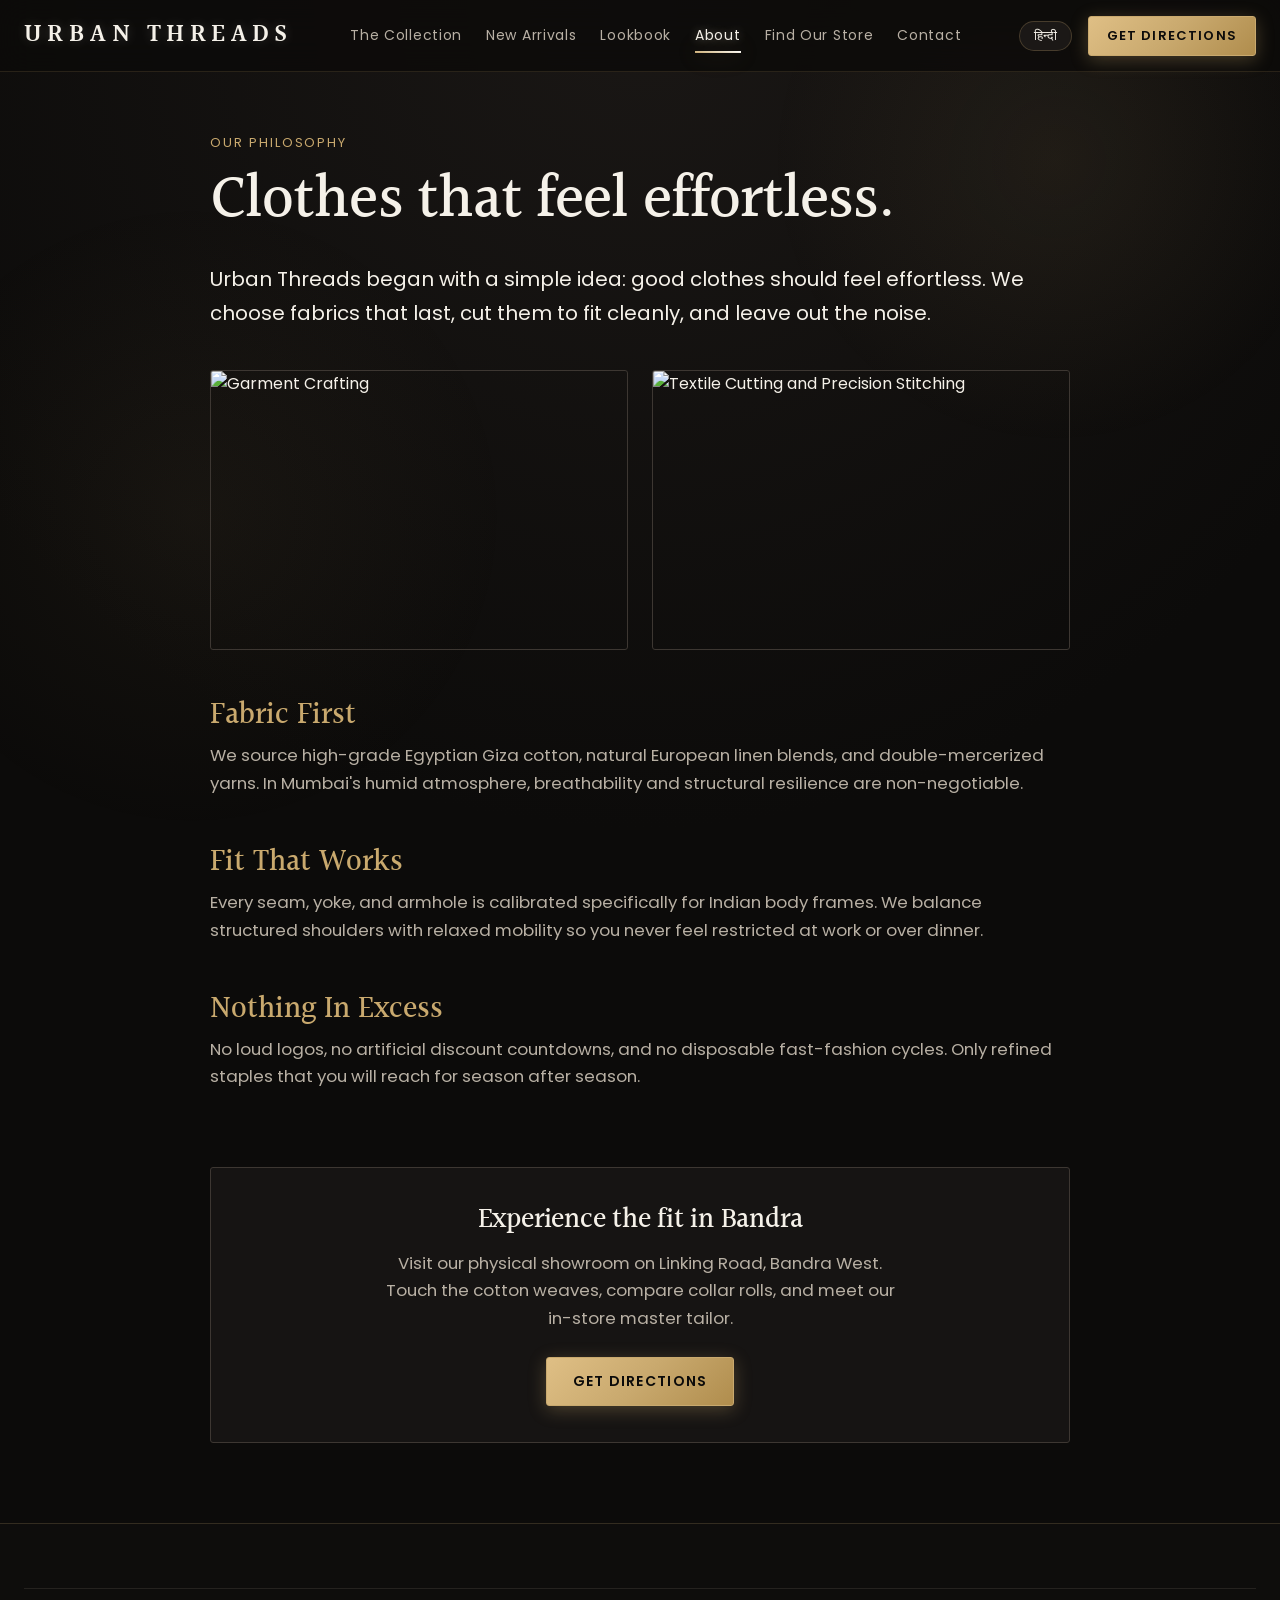
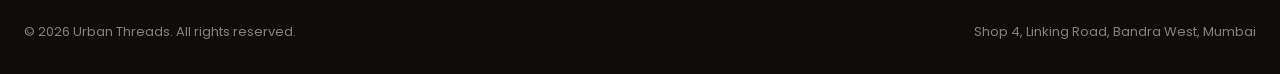
==== about.html @ a430eff2 "Initial commit: Urban Threads showcase website" ====
<!DOCTYPE html>
<html lang="en">
<head>
  <meta charset="UTF-8">
  <meta name="viewport" content="width=device-width, initial-scale=1.0">
  <title>About Urban Threads | Premium Menswear from Mumbai</title>
  <meta name="description" content="Learn the story behind Urban Threads: quality fabrics, considered fit, and everyday menswear made for Mumbai and beyond.">
  
  <link rel="preconnect" href="https://fonts.googleapis.com">
  <link rel="preconnect" href="https://fonts.gstatic.com" crossorigin>
  <link href="https://fonts.googleapis.com/css2?family=Halant:wght@400;500;600&family=Poppins:wght@300;400;500;600&display=swap" rel="stylesheet">
  <link rel="stylesheet" href="css/style.css">
</head>
<body>

  <header class="site-header">
    <div class="container header-inner">
      <a href="index.html" class="brand-wordmark">URBAN THREADS</a>
      <nav>
        <ul class="nav-desktop">
          <li><a href="collections.html" class="nav-link" data-i18n="theCollection">Collections</a></li>
          <li><a href="new-arrivals.html" class="nav-link" data-i18n="newArrivals">New Arrivals</a></li>
          <li><a href="lookbook.html" class="nav-link">Lookbook</a></li>
          <li><a href="about.html" class="nav-link active">About</a></li>
          <li><a href="store.html" class="nav-link">Find Our Store</a></li>
          <li><a href="contact.html" class="nav-link">Contact</a></li>
        </ul>
      </nav>
      <div class="header-actions">
        <button class="lang-toggle-btn">हिन्दी</button>
        <a href="https://maps.google.com/?q=Linking+Road+Bandra+West+Mumbai" target="_blank" rel="noopener" class="btn btn-primary btn-sm" data-i18n="getDirections">Get directions</a>
        <button class="mobile-nav-toggle" aria-label="Open menu">☰</button>
      </div>
    </div>
  </header>

  <main style="padding: 60px 0 80px;">
    <div class="container">
      <div style="max-width: 860px; margin: 0 auto;">
        
        <div style="font-size:0.8125rem; letter-spacing:0.15em; text-transform:uppercase; color:var(--accent); margin-bottom:12px;">
          Our Philosophy
        </div>
        
        <h1 class="i18n-en" style="margin-bottom:24px;">Clothes that feel effortless.</h1>
        <h1 class="i18n-hi" style="display:none; margin-bottom:24px;">सहज और स्वाभाविक परिधान।</h1>

        <p class="i18n-en" style="font-size: 1.25rem; color: var(--text); line-height: 1.7; margin-bottom: 32px;">
          Urban Threads began with a simple idea: good clothes should feel effortless. We choose fabrics that last, cut them to fit cleanly, and leave out the noise.
        </p>
        <p class="i18n-hi" style="display:none; font-size: 1.25rem; color: var(--text); line-height: 1.8; margin-bottom: 32px;">
          अर्बन थ्रेड्स की शुरुआत एक सहज विचार के साथ हुई: अच्छे कपड़े पहनने में स्वाभाविक और आरामदायक होने चाहिए। हम ऐसे कपड़े चुनते हैं जो टिकाऊ हों, सही कट में हों, और दिखावे से दूर हों।
        </p>

        <!-- REPLACED: PRODUCTIVE CRAFTSMANSHIP & ATELIER SHOWCASE -->
        <div style="display:grid; grid-template-columns: 1fr 1fr; gap:24px; margin: 40px 0;">
          <div style="border-radius:var(--radius); overflow:hidden; border:1px solid var(--border); height:280px;">
            <img src="https://images.unsplash.com/photo-1558769132-cb1aea458c5e?auto=format&fit=crop&w=800&q=80" alt="Garment Crafting" style="width:100%; height:100%; object-fit:cover;">
          </div>
          <div style="border-radius:var(--radius); overflow:hidden; border:1px solid var(--border); height:280px;">
            <img src="https://images.unsplash.com/photo-1598033129183-c4f50c736f10?auto=format&fit=crop&w=800&q=80" alt="Textile Cutting and Precision Stitching" style="width:100%; height:100%; object-fit:cover;">
          </div>
        </div>

        <div style="display: grid; gap: 32px; margin-top: 48px;">
          <div>
            <h3 style="color: var(--accent); margin-bottom: 8px;">Fabric First</h3>
            <p>
              We source high-grade Egyptian Giza cotton, natural European linen blends, and double-mercerized yarns. In Mumbai's humid atmosphere, breathability and structural resilience are non-negotiable.
            </p>
          </div>

          <div>
            <h3 style="color: var(--accent); margin-bottom: 8px;">Fit That Works</h3>
            <p>
              Every seam, yoke, and armhole is calibrated specifically for Indian body frames. We balance structured shoulders with relaxed mobility so you never feel restricted at work or over dinner.
            </p>
          </div>

          <div>
            <h3 style="color: var(--accent); margin-bottom: 8px;">Nothing In Excess</h3>
            <p>
              No loud logos, no artificial discount countdowns, and no disposable fast-fashion cycles. Only refined staples that you will reach for season after season.
            </p>
          </div>
        </div>

        <!-- Store Callout -->
        <div style="background-color: var(--surface); border: 1px solid var(--border); padding: 36px; border-radius: var(--radius); margin-top: 60px; text-align: center;">
          <h2 style="font-size: 1.75rem; margin-bottom: 12px;">Experience the fit in Bandra</h2>
          <p style="max-width: 520px; margin: 0 auto 24px;">
            Visit our physical showroom on Linking Road, Bandra West. Touch the cotton weaves, compare collar rolls, and meet our in-store master tailor.
          </p>
          <a href="https://maps.google.com/?q=Linking+Road+Bandra+West+Mumbai" target="_blank" rel="noopener" class="btn btn-primary" data-i18n="getDirections">Get directions</a>
        </div>

      </div>
    </div>
  </main>

  <footer class="site-footer">
    <div class="container">
      <div class="footer-bottom">
        <div>© 2026 Urban Threads. All rights reserved.</div>
        <div>Shop 4, Linking Road, Bandra West, Mumbai</div>
      </div>
    </div>
  </footer>

  <script src="js/main.js"></script>
</body>
</html>
---- css/style.css ----
/* ==========================================================================
   URBAN THREADS - LUXURY EDITORIAL MENSWEAR DESIGN SYSTEM
   Enhanced with Atmospheric Glow, Premium Animations & Rich Interactions
   Inspired by U.S. Polo Assn. & Peter England Flagship Digital Experiences
   ========================================================================== */

:root {
  /* Color Palette - Deep Luxury Darkroom */
  --bg: #0C0B0A;
  --bg-gradient: radial-gradient(circle at 50% 0%, #1A1715 0%, #0C0B0A 75%);
  --surface: #161413;
  --surface-2: #201D1B;
  --surface-glass: rgba(22, 20, 19, 0.75);
  --border: #3D3732;
  --border-light: rgba(201, 169, 110, 0.25);
  --text: #F5F1E9;
  --muted: #B8B0A4;
  --muted-2: #8A8176;

  /* Champagne Gold Accent & Glows */
  --accent: #C9A96E;
  --accent-hover: #DFBF85;
  --accent-deep: #967A46;
  --gold-glow: 0 0 25px rgba(201, 169, 110, 0.35);
  --gold-glow-subtle: 0 0 15px rgba(201, 169, 110, 0.18);
  --gold-glow-intense: 0 0 35px rgba(201, 169, 110, 0.55);

  --success: #7BC49A;
  --whatsapp: #25D366;

  /* Typography */
  --font-heading: 'Halant', Georgia, 'Tiro Devanagari Hindi', serif;
  --font-body: 'Poppins', system-ui, -apple-system, sans-serif;

  /* Spacing Scale */
  --space-1: 4px;
  --space-2: 8px;
  --space-3: 12px;
  --space-4: 16px;
  --space-6: 24px;
  --space-8: 32px;
  --space-12: 48px;
  --space-16: 64px;

  /* Layout & Curves */
  --container-max: 1280px;
  --radius: 3px;
  --radius-full: 999px;
  --header-height: 72px;
  --header-height-scrolled: 58px;
  --transition: all 0.3s cubic-bezier(0.16, 1, 0.3, 1);
  --transition-smooth: all 0.5s cubic-bezier(0.25, 1, 0.5, 1);
}

/* Reset & Box Sizing */
*, *::before, *::after {
  box-sizing: border-box;
  margin: 0;
  padding: 0;
}

html {
  font-size: 16px;
  scroll-behavior: smooth;
  background-color: var(--bg);
  color: var(--text);
  -webkit-text-size-adjust: 100%;
}

body {
  font-family: var(--font-body);
  background: var(--bg-gradient);
  background-attachment: fixed;
  color: var(--text);
  line-height: 1.65;
  letter-spacing: 0;
  min-height: 100vh;
  display: flex;
  flex-direction: column;
  overflow-x: hidden;
  position: relative;
}

/* Atmospheric Ambient Glow Background Blobs */
body::before {
  content: '';
  position: fixed;
  top: -10vw;
  right: -5vw;
  width: 45vw;
  height: 45vw;
  border-radius: 50%;
  background: radial-gradient(circle, rgba(201, 169, 110, 0.08) 0%, transparent 70%);
  pointer-events: none;
  z-index: 0;
  animation: floatAmbient 12s infinite alternate ease-in-out;
}

body::after {
  content: '';
  position: fixed;
  bottom: 5vw;
  left: -10vw;
  width: 50vw;
  height: 50vw;
  border-radius: 50%;
  background: radial-gradient(circle, rgba(201, 169, 110, 0.05) 0%, transparent 70%);
  pointer-events: none;
  z-index: 0;
  animation: floatAmbient 16s infinite alternate-reverse ease-in-out;
}

@keyframes floatAmbient {
  0% { transform: translateY(0) scale(1); }
  100% { transform: translateY(40px) scale(1.08); }
}

/* Hindi adjustments */
body.lang-hi {
  line-height: 1.8;
}

/* Typography styles */
h1, h2, h3, h4, h5, h6 {
  font-family: var(--font-heading);
  font-weight: 500;
  color: var(--text);
  line-height: 1.2;
}

h1 { font-size: clamp(2.4rem, 5.5vw, 3.8rem); letter-spacing: -0.015em; }
h2 { font-size: clamp(1.85rem, 3.8vw, 2.7rem); letter-spacing: -0.008em; }
h3 { font-size: clamp(1.4rem, 2.6vw, 1.85rem); }
h4 { font-size: 1.25rem; }

p {
  color: var(--muted);
  font-size: 1.05rem;
  margin-bottom: var(--space-4);
}

a {
  color: var(--text);
  text-decoration: none;
  transition: var(--transition);
}

img {
  max-width: 100%;
  height: auto;
  display: block;
}

/* Container */
.container {
  width: 100%;
  max-width: var(--container-max);
  margin-left: auto;
  margin-right: auto;
  padding-left: var(--space-6);
  padding-right: var(--space-6);
  position: relative;
  z-index: 1;
}

@media (max-width: 768px) {
  .container {
    padding-left: var(--space-4);
    padding-right: var(--space-4);
  }
}

/* ==========================================================================
   TICKER / ANNOUNCEMENT BAR (U.S. Polo & Peter England Style)
   ========================================================================== */
.announcement-bar {
  background: linear-gradient(90deg, #12100E 0%, #201B17 50%, #12100E 100%);
  border-bottom: 1px solid rgba(201, 169, 110, 0.2);
  padding: 8px 16px;
  font-size: 0.8125rem;
  letter-spacing: 0.1em;
  color: var(--accent);
  text-transform: uppercase;
  overflow: hidden;
  position: relative;
  z-index: 1001;
}

.ticker-track {
  display: flex;
  width: fit-content;
  animation: marquee 26s linear infinite;
  white-space: nowrap;
}

.ticker-track:hover {
  animation-play-state: paused;
}

.ticker-item {
  display: inline-flex;
  align-items: center;
  gap: 16px;
  padding: 0 28px;
}

.ticker-item span.divider {
  color: var(--muted-2);
  font-size: 0.7rem;
}

@keyframes marquee {
  0% { transform: translateX(0); }
  100% { transform: translateX(-50%); }
}

/* ==========================================================================
   SITE HEADER & GLOW NAVIGATION
   ========================================================================== */
.site-header {
  position: sticky;
  top: 0;
  left: 0;
  width: 100%;
  height: var(--header-height);
  background-color: rgba(12, 11, 10, 0.85);
  backdrop-filter: blur(16px);
  -webkit-backdrop-filter: blur(16px);
  border-bottom: 1px solid rgba(201, 169, 110, 0.15);
  z-index: 1000;
  display: flex;
  align-items: center;
  transition: var(--transition);
}

.site-header.scrolled {
  height: var(--header-height-scrolled);
  background-color: rgba(22, 20, 19, 0.95);
  border-bottom-color: rgba(201, 169, 110, 0.35);
  box-shadow: 0 10px 30px rgba(0, 0, 0, 0.6), 0 0 20px rgba(201, 169, 110, 0.1);
}

.header-inner {
  display: flex;
  align-items: center;
  justify-content: space-between;
  width: 100%;
}

.brand-wordmark {
  font-family: var(--font-heading);
  font-size: 1.55rem;
  font-weight: 600;
  letter-spacing: 0.22em;
  text-transform: uppercase;
  color: var(--text);
  display: flex;
  align-items: center;
  gap: var(--space-2);
  position: relative;
  text-shadow: 0 0 12px rgba(245, 241, 233, 0.2);
}

.brand-wordmark:hover {
  color: var(--accent);
  text-shadow: var(--gold-glow);
}

.nav-desktop {
  display: flex;
  align-items: center;
  gap: var(--space-6);
  list-style: none;
}

.nav-link {
  font-size: 0.875rem;
  font-weight: 400;
  letter-spacing: 0.05em;
  color: var(--muted);
  position: relative;
  padding: var(--space-2) 0;
  transition: var(--transition);
}

.nav-link:hover, .nav-link.active {
  color: var(--text);
  text-shadow: 0 0 10px rgba(245, 241, 233, 0.4);
}

.nav-link::after {
  content: '';
  position: absolute;
  bottom: 0;
  left: 50%;
  width: 0;
  height: 2px;
  background: linear-gradient(9deg, var(--accent) 0%, #FFF 100%);
  box-shadow: var(--gold-glow);
  transition: width 0.3s ease, left 0.3s ease;
}

.nav-link:hover::after, .nav-link.active::after {
  width: 100%;
  left: 0;
}

.header-actions {
  display: flex;
  align-items: center;
  gap: var(--space-4);
}

/* ==========================================================================
   BUTTONS WITH SHIMMER & GLOW
   ========================================================================== */
.btn {
  display: inline-flex;
  align-items: center;
  justify-content: center;
  gap: var(--space-2);
  padding: 12px 26px;
  font-size: 0.875rem;
  font-weight: 500;
  letter-spacing: 0.09em;
  text-transform: uppercase;
  border-radius: var(--radius);
  cursor: pointer;
  transition: var(--transition);
  border: 1px solid transparent;
  min-height: 46px;
  text-align: center;
  position: relative;
  overflow: hidden;
  z-index: 1;
}

/* Primary Button with Golden Sheen & Pulse Glow */
.btn-primary {
  background: linear-gradient(135deg, #DFBF85 0%, #C9A96E 50%, #B08D4D 100%);
  color: #0C0B0A;
  border-color: var(--accent);
  box-shadow: 0 4px 18px rgba(201, 169, 110, 0.3);
  font-weight: 600;
}

.btn-primary::before {
  content: '';
  position: absolute;
  top: 0;
  left: -100%;
  width: 100%;
  height: 100%;
  background: linear-gradient(120deg, transparent, rgba(255, 255, 255, 0.4), transparent);
  transition: all 0.6s ease;
  z-index: 2;
}

.btn-primary:hover {
  transform: translateY(-2px);
  box-shadow: var(--gold-glow-intense), 0 8px 24px rgba(0, 0, 0, 0.4);
  color: #0C0B0A;
}

.btn-primary:hover::before {
  left: 100%;
}

.btn-secondary {
  background-color: rgba(32, 29, 27, 0.6);
  backdrop-filter: blur(8px);
  color: var(--text);
  border-color: rgba(201, 169, 110, 0.3);
}

.btn-secondary:hover {
  background-color: var(--surface-2);
  border-color: var(--accent);
  color: var(--accent);
  box-shadow: var(--gold-glow-subtle);
  transform: translateY(-2px);
}

.btn-outline-gold {
  background-color: transparent;
  color: var(--accent);
  border-color: var(--accent);
}

.btn-outline-gold:hover {
  background-color: var(--accent);
  color: #0C0B0A;
  box-shadow: var(--gold-glow);
  transform: translateY(-2px);
}

.btn-whatsapp {
  background: rgba(37, 211, 102, 0.12);
  color: #25D366;
  border: 1px solid rgba(37, 211, 102, 0.6);
  box-shadow: 0 0 12px rgba(37, 211, 102, 0.2);
}

.btn-whatsapp:hover {
  background: #25D366;
  color: #0C0B0A;
  box-shadow: 0 0 24px rgba(37, 211, 102, 0.5);
  transform: translateY(-2px);
}

.btn-sm {
  padding: 8px 18px;
  font-size: 0.8125rem;
  min-height: 40px;
}

/* Language toggle button with pulse */
.lang-toggle-btn {
  background: rgba(32, 29, 27, 0.8);
  border: 1px solid var(--border-light);
  color: var(--text);
  padding: 6px 14px;
  border-radius: var(--radius-full);
  font-size: 0.8125rem;
  font-weight: 500;
  cursor: pointer;
  display: inline-flex;
  align-items: center;
  gap: 6px;
  transition: var(--transition);
}

.lang-toggle-btn:hover {
  border-color: var(--accent);
  color: var(--accent);
  box-shadow: var(--gold-glow-subtle);
}

/* Mobile Nav Toggle */
.mobile-nav-toggle {
  display: none;
  background: none;
  border: none;
  color: var(--text);
  font-size: 1.5rem;
  cursor: pointer;
  padding: var(--space-2);
}

@media (max-width: 991px) {
  .nav-desktop { display: none; }
  .mobile-nav-toggle { display: flex; align-items: center; justify-content: center; }
}

/* Mobile Drawer */
.mobile-nav-drawer {
  position: fixed;
  top: 0;
  left: 0;
  width: 100%;
  height: 100vh;
  background-color: rgba(12, 11, 10, 0.98);
  backdrop-filter: blur(20px);
  z-index: 1100;
  display: flex;
  flex-direction: column;
  padding: var(--space-6);
  transform: translateX(100%);
  transition: transform 0.4s cubic-bezier(0.16, 1, 0.3, 1);
  overflow-y: auto;
}

.mobile-nav-drawer.open {
  transform: translateX(0);
}

.mobile-nav-header {
  display: flex;
  justify-content: space-between;
  align-items: center;
  margin-bottom: var(--space-8);
  padding-bottom: var(--space-4);
  border-bottom: 1px solid var(--border);
}

.mobile-nav-links {
  list-style: none;
  display: flex;
  flex-direction: column;
  gap: var(--space-4);
}

.mobile-nav-links a {
  font-family: var(--font-heading);
  font-size: 1.85rem;
  color: var(--text);
  display: block;
}

.mobile-nav-links a:hover {
  color: var(--accent);
  text-shadow: var(--gold-glow);
}

/* ==========================================================================
   PRODUCT CARDS WITH AMBIENT GLOW & REVEAL HOVER
   (Like U.S. Polo & Peter England official storefronts)
   ========================================================================== */
.product-card {
  background-color: var(--surface);
  border: 1px solid rgba(74, 67, 61, 0.35);
  border-radius: var(--radius);
  overflow: hidden;
  display: flex;
  flex-direction: column;
  transition: var(--transition);
  position: relative;
  box-shadow: 0 10px 25px rgba(0, 0, 0, 0.4);
}

.product-card::before {
  content: '';
  position: absolute;
  inset: -1px;
  border-radius: calc(var(--radius) + 1px);
  padding: 1px;
  background: linear-gradient(135deg, transparent, rgba(201, 169, 110, 0), transparent);
  -webkit-mask: linear-gradient(#fff 0 0) content-box, linear-gradient(#fff 0 0);
  -webkit-mask-composite: xor;
  mask-composite: exclude;
  pointer-events: none;
  transition: var(--transition);
}

.product-card:hover {
  transform: translateY(-8px);
  border-color: rgba(201, 169, 110, 0.65);
  box-shadow: 0 20px 40px rgba(0, 0, 0, 0.7), var(--gold-glow-subtle);
}

.product-card:hover::before {
  background: linear-gradient(135deg, rgba(201, 169, 110, 0.6), transparent, rgba(201, 169, 110, 0.4));
}

.product-card-img-wrap {
  width: 100%;
  aspect-ratio: 4 / 5;
  background-color: var(--surface-2);
  overflow: hidden;
  position: relative;
}

.product-card-img-wrap img {
  width: 100%;
  height: 100%;
  object-fit: cover;
  transition: transform 0.65s cubic-bezier(0.25, 1, 0.5, 1), filter 0.4s ease;
  filter: brightness(0.96);
}

.product-card:hover .product-card-img-wrap img {
  transform: scale(1.08);
  filter: brightness(1.04);
}

/* Quick inspect action hover overlay */
.product-card-actions-overlay {
  position: absolute;
  bottom: 0;
  left: 0;
  width: 100%;
  padding: 16px;
  background: linear-gradient(0deg, rgba(14, 13, 12, 0.95) 0%, transparent 100%);
  display: flex;
  justify-content: center;
  transform: translateY(100%);
  transition: transform 0.35s ease;
  z-index: 3;
}

.product-card:hover .product-card-actions-overlay {
  transform: translateY(0);
}

.product-card-content {
  padding: var(--space-4) var(--space-6) var(--space-6);
  display: flex;
  flex-direction: column;
  flex-grow: 1;
  position: relative;
  z-index: 2;
}

.product-category-tag {
  font-size: 0.75rem;
  letter-spacing: 0.12em;
  text-transform: uppercase;
  color: var(--accent);
  margin-bottom: var(--space-1);
}

.product-title {
  font-size: 1.2rem;
  font-family: var(--font-heading);
  color: var(--text);
  margin-bottom: var(--space-1);
  transition: color 0.25s ease;
}

.product-card:hover .product-title {
  color: var(--accent);
}

.product-fabric {
  font-size: 0.8125rem;
  color: var(--muted-2);
  margin-bottom: var(--space-3);
}

.product-price {
  font-size: 1.05rem;
  font-weight: 500;
  color: var(--text);
  margin-top: auto;
  display: flex;
  align-items: baseline;
  justify-content: space-between;
}

.product-price span.tax-note {
  font-size: 0.6875rem;
  color: var(--muted-2);
  font-weight: 400;
}

.badge-new {
  position: absolute;
  top: 14px;
  left: 14px;
  background: linear-gradient(135deg, #DFBF85 0%, #C9A96E 100%);
  color: #0C0B0A;
  font-size: 0.6875rem;
  font-weight: 700;
  letter-spacing: 0.12em;
  text-transform: uppercase;
  padding: 5px 12px;
  border-radius: var(--radius);
  z-index: 4;
  box-shadow: 0 4px 12px rgba(201, 169, 110, 0.4);
}

/* ==========================================================================
   CATEGORY TILES (U.S. POLO STYLE HERO TILES)
   ========================================================================== */
.category-tile {
  position: relative;
  aspect-ratio: 3 / 4;
  border-radius: var(--radius);
  overflow: hidden;
  border: 1px solid rgba(74, 67, 61, 0.35);
  display: block;
  box-shadow: 0 10px 25px rgba(0, 0, 0, 0.5);
  transition: var(--transition);
}

.category-tile img {
  width: 100%;
  height: 100%;
  object-fit: cover;
  transition: transform 0.8s cubic-bezier(0.25, 1, 0.5, 1), filter 0.4s ease;
  filter: brightness(0.85);
}

.category-tile::after {
  content: '';
  position: absolute;
  inset: 0;
  background: linear-gradient(180deg, rgba(12, 11, 10, 0.1) 30%, rgba(12, 11, 10, 0.95) 100%);
  transition: opacity 0.3s ease;
}

.category-tile-caption {
  position: absolute;
  bottom: 0;
  left: 0;
  width: 100%;
  padding: var(--space-6);
  z-index: 2;
  transform: translateY(6px);
  transition: var(--transition);
}

.category-tile-caption h3 {
  font-size: 1.55rem;
  color: var(--text);
  margin-bottom: var(--space-1);
}

.category-tile-caption span {
  font-size: 0.8125rem;
  letter-spacing: 0.12em;
  color: var(--accent);
  text-transform: uppercase;
}

.category-tile:hover {
  border-color: rgba(201, 169, 110, 0.7);
  box-shadow: 0 16px 36px rgba(0,0,0,0.6), var(--gold-glow-subtle);
  transform: translateY(-6px);
}

.category-tile:hover img {
  transform: scale(1.08);
  filter: brightness(1.05);
}

.category-tile:hover .category-tile-caption {
  transform: translateY(0);
}

.category-tile:hover .category-tile-caption h3 {
  color: var(--accent);
  text-shadow: var(--gold-glow-subtle);
}

/* ==========================================================================
   HERO CURATION CARD WITH GLOW & SPOTLIGHT
   ========================================================================== */
.hero-curation-card {
  position: relative;
  border-radius: var(--radius);
  overflow: hidden;
  border: 1px solid rgba(201, 169, 110, 0.35);
  box-shadow: 0 20px 50px rgba(0,0,0,0.7), var(--gold-glow-subtle);
  background-color: var(--surface);
  transition: var(--transition-smooth);
}

.hero-curation-card:hover {
  box-shadow: 0 25px 60px rgba(0,0,0,0.8), var(--gold-glow);
  transform: translateY(-4px);
}

.hero-curation-card img {
  width: 100%;
  height: 520px;
  object-fit: cover;
  filter: brightness(0.92);
  transition: transform 0.8s ease;
}

.hero-curation-card:hover img {
  transform: scale(1.05);
}

.hero-curation-badge {
  position: absolute;
  bottom: 24px;
  left: 24px;
  right: 24px;
  background: rgba(22, 20, 19, 0.9);
  backdrop-filter: blur(14px);
  border: 1px solid rgba(201, 169, 110, 0.4);
  padding: 22px 26px;
  border-radius: var(--radius);
  box-shadow: 0 8px 30px rgba(0, 0, 0, 0.6);
}

.hero-curation-badge h4 {
  color: var(--text);
  font-size: 1.25rem;
  margin-bottom: 4px;
}

.hero-curation-badge p {
  color: var(--muted);
  font-size: 0.875rem;
  margin-bottom: 0;
}

/* ==========================================================================
   INTERACTIVE FABRIC FEATURE STRIP
   ========================================================================== */
.fabric-feature-strip {
  background: linear-gradient(135deg, rgba(22, 20, 19, 0.95) 0%, rgba(32, 29, 27, 0.8) 100%);
  border: 1px solid rgba(201, 169, 110, 0.25);
  border-radius: var(--radius);
  padding: 52px;
  margin: var(--space-12) 0;
  display: grid;
  grid-template-columns: 1fr 1fr;
  gap: 48px;
  align-items: center;
  box-shadow: 0 15px 40px rgba(0, 0, 0, 0.5), var(--gold-glow-subtle);
  position: relative;
}

@media (max-width: 900px) {
  .fabric-feature-strip {
    grid-template-columns: 1fr;
    padding: 28px;
  }
}

.fabric-spec-item {
  display: flex;
  gap: 18px;
  align-items: flex-start;
  margin-bottom: 22px;
}

.fabric-spec-icon {
  width: 44px;
  height: 44px;
  border-radius: 50%;
  background: var(--surface-2);
  border: 1px solid var(--accent);
  color: var(--accent);
  display: flex;
  align-items: center;
  justify-content: center;
  font-size: 1.15rem;
  font-weight: 600;
  flex-shrink: 0;
  box-shadow: var(--gold-glow-subtle);
}

/* Brand Promise Strip */
.promise-strip {
  padding: var(--space-12) 0;
  border-top: 1px solid rgba(201, 169, 110, 0.2);
  border-bottom: 1px solid rgba(201, 169, 110, 0.2);
  background-color: rgba(22, 20, 19, 0.6);
  backdrop-filter: blur(10px);
}

.promise-item {
  display: flex;
  align-items: flex-start;
  gap: var(--space-4);
  padding: 16px;
  border-radius: var(--radius);
  transition: var(--transition);
}

.promise-item:hover {
  background: rgba(32, 29, 27, 0.5);
  box-shadow: var(--gold-glow-subtle);
  transform: translateY(-2px);
}

.promise-icon {
  font-size: 1.85rem;
  color: var(--accent);
  text-shadow: var(--gold-glow);
  line-height: 1;
}

.promise-title {
  font-family: var(--font-heading);
  font-size: 1.25rem;
  color: var(--text);
  margin-bottom: var(--space-1);
}

.promise-desc {
  font-size: 0.875rem;
  color: var(--muted);
  margin-bottom: 0;
}

/* Filter Bar */
.filter-bar {
  display: flex;
  flex-wrap: wrap;
  align-items: center;
  justify-content: space-between;
  gap: var(--space-4);
  background: rgba(22, 20, 19, 0.8);
  backdrop-filter: blur(10px);
  border: 1px solid rgba(201, 169, 110, 0.2);
  padding: var(--space-4) var(--space-6);
  border-radius: var(--radius);
  margin-bottom: var(--space-8);
}

.filter-group {
  display: flex;
  flex-wrap: wrap;
  align-items: center;
  gap: var(--space-3);
}

.filter-btn {
  background: transparent;
  border: 1px solid var(--border);
  color: var(--muted);
  padding: 8px 18px;
  border-radius: var(--radius-full);
  font-size: 0.8125rem;
  cursor: pointer;
  transition: var(--transition);
}

.filter-btn:hover, .filter-btn.active {
  border-color: var(--accent);
  color: var(--accent);
  background: rgba(32, 29, 27, 0.8);
  box-shadow: var(--gold-glow-subtle);
}

/* Size Buttons */
.size-selector-group {
  display: flex;
  flex-wrap: wrap;
  gap: var(--space-2);
  margin: var(--space-3) 0 var(--space-4);
}

.size-btn {
  min-width: 46px;
  height: 46px;
  display: inline-flex;
  align-items: center;
  justify-content: center;
  border: 1px solid var(--border);
  background-color: var(--surface);
  color: var(--text);
  font-size: 0.9rem;
  font-weight: 500;
  border-radius: var(--radius);
  cursor: pointer;
  transition: var(--transition);
}

.size-btn:hover {
  border-color: var(--accent);
  color: var(--accent);
}

.size-btn.active {
  border-color: var(--accent);
  background-color: var(--surface-2);
  color: var(--accent);
  box-shadow: var(--gold-glow-subtle);
}

/* Mobile Fixed Bottom Action Bar */
.mobile-action-bar {
  display: none;
  position: fixed;
  bottom: 0;
  left: 0;
  width: 100%;
  background: rgba(14, 13, 12, 0.96);
  backdrop-filter: blur(14px);
  border-top: 1px solid rgba(201, 169, 110, 0.3);
  padding: 10px 16px env(safe-area-inset-bottom, 10px);
  z-index: 999;
  grid-template-columns: 1fr 1fr;
  gap: 12px;
  box-shadow: 0 -10px 25px rgba(0, 0, 0, 0.6);
}

@media (max-width: 768px) {
  .mobile-action-bar { display: grid; }
  body { padding-bottom: 74px; }
}

/* Footer */
.site-footer {
  margin-top: auto;
  background-color: #0E0D0C;
  border-top: 1px solid rgba(201, 169, 110, 0.2);
  padding: var(--space-16) 0 var(--space-8);
  position: relative;
  z-index: 1;
}

.footer-grid {
  display: grid;
  grid-template-columns: 2fr 1fr 1fr 1.5fr;
  gap: var(--space-8);
  margin-bottom: var(--space-12);
}

@media (max-width: 991px) { .footer-grid { grid-template-columns: 1fr 1fr; } }
@media (max-width: 640px) { .footer-grid { grid-template-columns: 1fr; } }

.footer-heading {
  font-family: var(--font-heading);
  font-size: 1.15rem;
  color: var(--text);
  margin-bottom: var(--space-4);
  letter-spacing: 0.05em;
}

.footer-links {
  list-style: none;
  display: flex;
  flex-direction: column;
  gap: var(--space-2);
}

.footer-links a {
  color: var(--muted);
  font-size: 0.875rem;
}

.footer-links a:hover {
  color: var(--accent);
  text-shadow: var(--gold-glow-subtle);
}

.footer-bottom {
  padding-top: var(--space-8);
  border-top: 1px solid rgba(74, 67, 61, 0.4);
  display: flex;
  flex-wrap: wrap;
  align-items: center;
  justify-content: space-between;
  gap: var(--space-4);
  font-size: 0.8125rem;
  color: var(--muted-2);
}

/* Forms */
.form-group { margin-bottom: var(--space-4); }
.form-label { display: block; font-size: 0.875rem; color: var(--muted); margin-bottom: var(--space-2); }
.form-control {
  width: 100%;
  background-color: var(--surface-2);
  border: 1px solid var(--border);
  color: var(--text);
  padding: 12px 16px;
  border-radius: var(--radius);
  font-size: 0.95rem;
  transition: var(--transition);
}
.form-control:focus {
  outline: none;
  border-color: var(--accent);
  box-shadow: var(--gold-glow-subtle);
}
textarea.form-control { min-height: 120px; resize: vertical; }

/* Accordion */
.accordion-item {
  border: 1px solid rgba(201, 169, 110, 0.2);
  background-color: var(--surface);
  border-radius: var(--radius);
  margin-bottom: var(--space-3);
  overflow: hidden;
  transition: var(--transition);
}
.accordion-item:hover {
  border-color: rgba(201, 169, 110, 0.4);
}
.accordion-header {
  width: 100%;
  padding: var(--space-4) var(--space-6);
  background: none;
  border: none;
  text-align: left;
  display: flex;
  justify-content: space-between;
  align-items: center;
  font-family: var(--font-heading);
  font-size: 1.25rem;
  color: var(--text);
  cursor: pointer;
}
.accordion-header:hover { color: var(--accent); }
.accordion-body { padding: 0 var(--space-6) var(--space-6); color: var(--muted); display: none; }
.accordion-item.open .accordion-body { display: block; }
.accordion-item.open .accordion-icon { transform: rotate(45deg); }
.accordion-icon { font-size: 1.25rem; transition: transform 0.25s ease; color: var(--accent); }

/* Grids */
.grid { display: grid; gap: var(--space-6); }
.grid-2 { grid-template-columns: repeat(2, 1fr); }
.grid-3 { grid-template-columns: repeat(3, 1fr); }
.grid-4 { grid-template-columns: repeat(4, 1fr); }

@media (max-width: 1024px) {
  .grid-4 { grid-template-columns: repeat(2, 1fr); }
  .grid-3 { grid-template-columns: repeat(2, 1fr); }
}
@media (max-width: 640px) {
  .grid-4, .grid-3, .grid-2 { grid-template-columns: 1fr; }
}
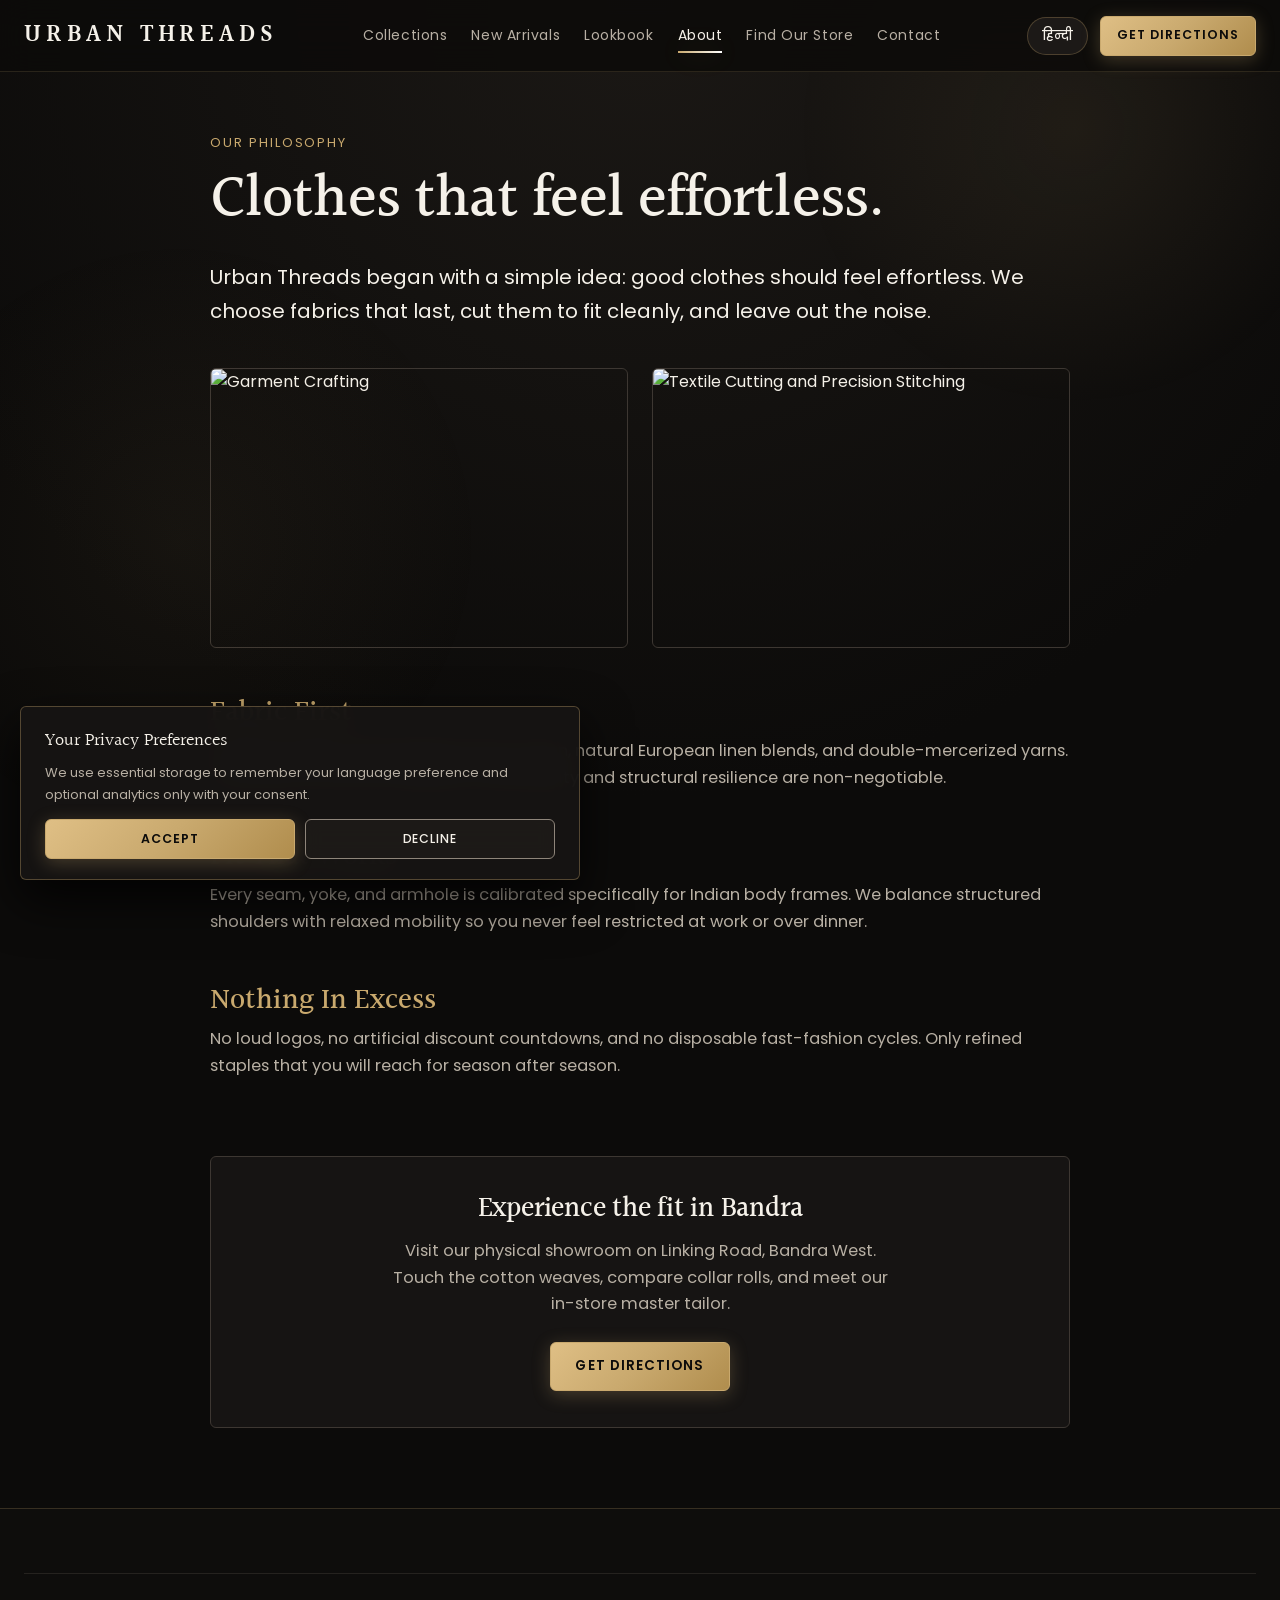
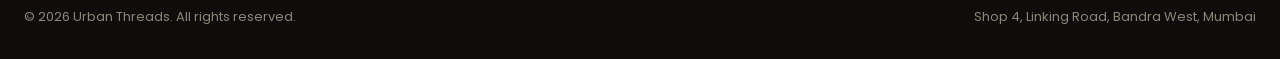
==== commit b3addd84: "Urban Threads: UI styling polish, editorial animations, and custom U pointer" ====
--- a/about.html
+++ b/about.html
@@ -9,7 +9,7 @@
   <link rel="preconnect" href="https://fonts.googleapis.com">
   <link rel="preconnect" href="https://fonts.gstatic.com" crossorigin>
   <link href="https://fonts.googleapis.com/css2?family=Halant:wght@400;500;600&family=Poppins:wght@300;400;500;600&display=swap" rel="stylesheet">
-  <link rel="stylesheet" href="css/style.css">
+  <link rel="stylesheet" href="css/style.css?v=7">
 </head>
 <body>
 
@@ -107,6 +107,6 @@
     </div>
   </footer>
 
-  <script src="js/main.js"></script>
+  <script src="js/main.js?v=6"></script>
 </body>
 </html>
--- a/css/style.css
+++ b/css/style.css
@@ -1,31 +1,32 @@
 /* ==========================================================================
    URBAN THREADS - LUXURY EDITORIAL MENSWEAR DESIGN SYSTEM
-   Enhanced with Atmospheric Glow, Premium Animations & Rich Interactions
-   Inspired by U.S. Polo Assn. & Peter England Flagship Digital Experiences
+   WCAG 2.2 AA Compliant • Responsive Architecture • Bespoke Motion
    ========================================================================== */
 
 :root {
   /* Color Palette - Deep Luxury Darkroom */
   --bg: #0C0B0A;
-  --bg-gradient: radial-gradient(circle at 50% 0%, #1A1715 0%, #0C0B0A 75%);
+  --bg-gradient: radial-gradient(circle at 50% 0%, #1B1815 0%, #0C0B0A 72%);
   --surface: #161413;
-  --surface-2: #201D1B;
-  --surface-glass: rgba(22, 20, 19, 0.75);
+  --surface-2: #211E1C;
+  --surface-glass: rgba(22, 20, 19, 0.82);
   --border: #3D3732;
-  --border-light: rgba(201, 169, 110, 0.25);
+  --border-light: rgba(201, 169, 110, 0.28);
   --text: #F5F1E9;
   --muted: #B8B0A4;
-  --muted-2: #8A8176;
+  --muted-2: #8E857A;
 
   /* Champagne Gold Accent & Glows */
   --accent: #C9A96E;
   --accent-hover: #DFBF85;
   --accent-deep: #967A46;
-  --gold-glow: 0 0 25px rgba(201, 169, 110, 0.35);
-  --gold-glow-subtle: 0 0 15px rgba(201, 169, 110, 0.18);
-  --gold-glow-intense: 0 0 35px rgba(201, 169, 110, 0.55);
+  --gold-glow: 0 0 28px rgba(201, 169, 110, 0.32);
+  --gold-glow-subtle: 0 0 16px rgba(201, 169, 110, 0.16);
+  --gold-glow-intense: 0 0 36px rgba(201, 169, 110, 0.5);
 
   --success: #7BC49A;
+  --warning: #E5B94E;
+  --error: #F0867A;
   --whatsapp: #25D366;
 
   /* Typography */
@@ -41,15 +42,20 @@
   --space-8: 32px;
   --space-12: 48px;
   --space-16: 64px;
+  --space-24: 96px;
 
   /* Layout & Curves */
   --container-max: 1280px;
-  --radius: 3px;
+  --radius-sm: 4px;
+  --radius: 6px;
+  --radius-lg: 10px;
   --radius-full: 999px;
+  --border-subtle: rgba(245, 241, 233, 0.08);
+  --ring-focus: 0 0 0 2px var(--bg), 0 0 0 4px var(--accent);
   --header-height: 72px;
   --header-height-scrolled: 58px;
-  --transition: all 0.3s cubic-bezier(0.16, 1, 0.3, 1);
-  --transition-smooth: all 0.5s cubic-bezier(0.25, 1, 0.5, 1);
+  --transition: all 0.28s cubic-bezier(0.16, 1, 0.3, 1);
+  --transition-smooth: all 0.5s cubic-bezier(0.22, 1, 0.36, 1);
 }
 
 /* Reset & Box Sizing */
@@ -62,6 +68,7 @@
 html {
   font-size: 16px;
   scroll-behavior: smooth;
+  scroll-padding-top: calc(var(--header-height) + 16px);
   background-color: var(--bg);
   color: var(--text);
   -webkit-text-size-adjust: 100%;
@@ -73,7 +80,6 @@
   background-attachment: fixed;
   color: var(--text);
   line-height: 1.65;
-  letter-spacing: 0;
   min-height: 100vh;
   display: flex;
   flex-direction: column;
@@ -81,61 +87,109 @@
   position: relative;
 }
 
-/* Atmospheric Ambient Glow Background Blobs */
+/* Accessibility: Skip Link & Focus Rings (WCAG 2.2 AA) */
+.skip-link {
+  position: absolute;
+  top: -100px;
+  left: 16px;
+  background: var(--accent);
+  color: var(--bg);
+  padding: 10px 18px;
+  font-size: 0.875rem;
+  font-weight: 600;
+  border-radius: var(--radius);
+  z-index: 9999;
+  transition: top 0.2s ease;
+}
+
+.skip-link:focus {
+  top: 16px;
+}
+
+:focus-visible {
+  outline: none;
+  box-shadow: var(--ring-focus);
+}
+
+::selection {
+  background: rgba(201, 169, 110, 0.28);
+  color: var(--text);
+}
+
+::-webkit-scrollbar {
+  width: 8px;
+  height: 8px;
+}
+
+::-webkit-scrollbar-track {
+  background: var(--bg);
+}
+
+::-webkit-scrollbar-thumb {
+  background: var(--border);
+  border-radius: var(--radius-full);
+}
+
+::-webkit-scrollbar-thumb:hover {
+  background: var(--accent-deep);
+}
+
+/* Atmospheric Ambient Glow Background */
 body::before {
   content: '';
   position: fixed;
-  top: -10vw;
-  right: -5vw;
-  width: 45vw;
-  height: 45vw;
+  top: -12vw;
+  right: -6vw;
+  width: 44vw;
+  height: 44vw;
   border-radius: 50%;
   background: radial-gradient(circle, rgba(201, 169, 110, 0.08) 0%, transparent 70%);
   pointer-events: none;
   z-index: 0;
-  animation: floatAmbient 12s infinite alternate ease-in-out;
+  animation: floatAmbient 14s infinite alternate ease-in-out;
 }
 
 body::after {
   content: '';
   position: fixed;
-  bottom: 5vw;
+  bottom: 4vw;
   left: -10vw;
-  width: 50vw;
-  height: 50vw;
+  width: 48vw;
+  height: 48vw;
   border-radius: 50%;
   background: radial-gradient(circle, rgba(201, 169, 110, 0.05) 0%, transparent 70%);
   pointer-events: none;
   z-index: 0;
-  animation: floatAmbient 16s infinite alternate-reverse ease-in-out;
+  animation: floatAmbient 18s infinite alternate-reverse ease-in-out;
 }
 
 @keyframes floatAmbient {
   0% { transform: translateY(0) scale(1); }
-  100% { transform: translateY(40px) scale(1.08); }
-}
-
-/* Hindi adjustments */
+  100% { transform: translateY(36px) scale(1.06); }
+}
+
+/* Hindi Typography Adjustment */
 body.lang-hi {
-  line-height: 1.8;
-}
-
-/* Typography styles */
+  line-height: 1.82;
+  letter-spacing: 0;
+}
+
+/* Typography */
 h1, h2, h3, h4, h5, h6 {
   font-family: var(--font-heading);
   font-weight: 500;
   color: var(--text);
-  line-height: 1.2;
-}
-
-h1 { font-size: clamp(2.4rem, 5.5vw, 3.8rem); letter-spacing: -0.015em; }
-h2 { font-size: clamp(1.85rem, 3.8vw, 2.7rem); letter-spacing: -0.008em; }
-h3 { font-size: clamp(1.4rem, 2.6vw, 1.85rem); }
-h4 { font-size: 1.25rem; }
+  line-height: 1.18;
+}
+
+h1 { font-size: clamp(2.35rem, 5vw, 3.75rem); letter-spacing: -0.015em; }
+h2 { font-size: clamp(1.75rem, 3.5vw, 2.6rem); letter-spacing: -0.008em; }
+h3 { font-size: clamp(1.35rem, 2.4vw, 1.8rem); }
+h4 { font-size: 1.2rem; }
 
 p {
   color: var(--muted);
-  font-size: 1.05rem;
+  font-size: 1.02rem;
   margin-bottom: var(--space-4);
 }
 
@@ -149,6 +203,46 @@
   max-width: 100%;
   height: auto;
   display: block;
+}
+
+button, input, select, textarea {
+  font-family: inherit;
+  font-size: inherit;
+  color: inherit;
+}
+
+button, a, [role="button"], select {
+  cursor: pointer;
+}
+
+/* SVG Icon Helper */
+.icon {
+  display: inline-block;
+  vertical-align: middle;
+  width: 18px;
+  height: 18px;
+  max-width: 18px;
+  max-height: 18px;
+  flex-shrink: 0;
+  stroke: currentColor;
+  fill: none;
+  stroke-width: 1.65;
+  stroke-linecap: round;
+  stroke-linejoin: round;
+}
+
+.icon-sm {
+  width: 15px;
+  height: 15px;
+  max-width: 15px;
+  max-height: 15px;
+}
+
+.icon-lg {
+  width: 24px;
+  height: 24px;
+  max-width: 24px;
+  max-height: 24px;
 }
 
 /* Container */
@@ -171,14 +265,14 @@
 }
 
 /* ==========================================================================
-   TICKER / ANNOUNCEMENT BAR (U.S. Polo & Peter England Style)
+   ANNOUNCEMENT TICKER
    ========================================================================== */
 .announcement-bar {
-  background: linear-gradient(90deg, #12100E 0%, #201B17 50%, #12100E 100%);
-  border-bottom: 1px solid rgba(201, 169, 110, 0.2);
+  background: linear-gradient(90deg, #100E0D 0%, #1F1A16 50%, #100E0D 100%);
+  border-bottom: 1px solid rgba(201, 169, 110, 0.22);
   padding: 8px 16px;
-  font-size: 0.8125rem;
-  letter-spacing: 0.1em;
+  font-size: 0.78rem;
+  letter-spacing: 0.11em;
   color: var(--accent);
   text-transform: uppercase;
   overflow: hidden;
@@ -188,23 +282,24 @@
 
 .ticker-track {
   display: flex;
-  width: fit-content;
-  animation: marquee 26s linear infinite;
+  width: max-content;
+  animation: marquee 32s linear infinite;
   white-space: nowrap;
 }
 
-.ticker-track:hover {
+.ticker-track:hover,
+.ticker-track:focus-within {
   animation-play-state: paused;
 }
 
 .ticker-item {
   display: inline-flex;
   align-items: center;
-  gap: 16px;
+  gap: 18px;
   padding: 0 28px;
 }
 
-.ticker-item span.divider {
+.ticker-item .divider {
   color: var(--muted-2);
   font-size: 0.7rem;
 }
@@ -215,7 +310,7 @@
 }
 
 /* ==========================================================================
-   SITE HEADER & GLOW NAVIGATION
+   HEADER & NAVIGATION
    ========================================================================== */
 .site-header {
   position: sticky;
@@ -223,10 +318,10 @@
   left: 0;
   width: 100%;
   height: var(--header-height);
-  background-color: rgba(12, 11, 10, 0.85);
+  background-color: rgba(12, 11, 10, 0.86);
   backdrop-filter: blur(16px);
   -webkit-backdrop-filter: blur(16px);
-  border-bottom: 1px solid rgba(201, 169, 110, 0.15);
+  border-bottom: 1px solid rgba(201, 169, 110, 0.16);
   z-index: 1000;
   display: flex;
   align-items: center;
@@ -235,9 +330,9 @@
 
 .site-header.scrolled {
   height: var(--header-height-scrolled);
-  background-color: rgba(22, 20, 19, 0.95);
+  background-color: rgba(22, 20, 19, 0.96);
   border-bottom-color: rgba(201, 169, 110, 0.35);
-  box-shadow: 0 10px 30px rgba(0, 0, 0, 0.6), 0 0 20px rgba(201, 169, 110, 0.1);
+  box-shadow: 0 10px 30px rgba(0, 0, 0, 0.65), 0 0 20px rgba(201, 169, 110, 0.08);
 }
 
 .header-inner {
@@ -245,20 +340,20 @@
   align-items: center;
   justify-content: space-between;
   width: 100%;
+  gap: var(--space-4);
 }
 
 .brand-wordmark {
   font-family: var(--font-heading);
-  font-size: 1.55rem;
+  font-size: clamp(1.15rem, 2.2vw, 1.5rem);
   font-weight: 600;
-  letter-spacing: 0.22em;
+  letter-spacing: 0.2em;
   text-transform: uppercase;
   color: var(--text);
-  display: flex;
+  display: inline-flex;
   align-items: center;
   gap: var(--space-2);
-  position: relative;
-  text-shadow: 0 0 12px rgba(245, 241, 233, 0.2);
+  white-space: nowrap;
 }
 
 .brand-wordmark:hover {
@@ -276,16 +371,15 @@
 .nav-link {
   font-size: 0.875rem;
   font-weight: 400;
-  letter-spacing: 0.05em;
+  letter-spacing: 0.04em;
   color: var(--muted);
   position: relative;
   padding: var(--space-2) 0;
-  transition: var(--transition);
+  white-space: nowrap;
 }
 
 .nav-link:hover, .nav-link.active {
   color: var(--text);
-  text-shadow: 0 0 10px rgba(245, 241, 233, 0.4);
 }
 
 .nav-link::after {
@@ -295,9 +389,9 @@
   left: 50%;
   width: 0;
   height: 2px;
-  background: linear-gradient(9deg, var(--accent) 0%, #FFF 100%);
+  background: linear-gradient(90deg, var(--accent) 0%, #FFF 100%);
   box-shadow: var(--gold-glow);
-  transition: width 0.3s ease, left 0.3s ease;
+  transition: width 0.28s ease, left 0.28s ease;
 }
 
 .nav-link:hover::after, .nav-link.active::after {
@@ -308,39 +402,38 @@
 .header-actions {
   display: flex;
   align-items: center;
-  gap: var(--space-4);
+  gap: var(--space-3);
 }
 
 /* ==========================================================================
-   BUTTONS WITH SHIMMER & GLOW
+   BUTTONS
    ========================================================================== */
 .btn {
   display: inline-flex;
   align-items: center;
   justify-content: center;
   gap: var(--space-2);
-  padding: 12px 26px;
-  font-size: 0.875rem;
+  padding: 12px 24px;
+  font-size: 0.84rem;
   font-weight: 500;
-  letter-spacing: 0.09em;
+  letter-spacing: 0.08em;
   text-transform: uppercase;
   border-radius: var(--radius);
   cursor: pointer;
   transition: var(--transition);
   border: 1px solid transparent;
-  min-height: 46px;
+  min-height: 44px;
   text-align: center;
   position: relative;
   overflow: hidden;
   z-index: 1;
 }
 
-/* Primary Button with Golden Sheen & Pulse Glow */
 .btn-primary {
   background: linear-gradient(135deg, #DFBF85 0%, #C9A96E 50%, #B08D4D 100%);
   color: #0C0B0A;
   border-color: var(--accent);
-  box-shadow: 0 4px 18px rgba(201, 169, 110, 0.3);
+  box-shadow: 0 4px 18px rgba(201, 169, 110, 0.28);
   font-weight: 600;
 }
 
@@ -351,14 +444,14 @@
   left: -100%;
   width: 100%;
   height: 100%;
-  background: linear-gradient(120deg, transparent, rgba(255, 255, 255, 0.4), transparent);
-  transition: all 0.6s ease;
+  background: linear-gradient(120deg, transparent, rgba(255, 255, 255, 0.35), transparent);
+  transition: left 0.55s ease;
   z-index: 2;
 }
 
 .btn-primary:hover {
   transform: translateY(-2px);
-  box-shadow: var(--gold-glow-intense), 0 8px 24px rgba(0, 0, 0, 0.4);
+  box-shadow: var(--gold-glow-intense), 0 8px 24px rgba(0, 0, 0, 0.45);
   color: #0C0B0A;
 }
 
@@ -367,10 +460,10 @@
 }
 
 .btn-secondary {
-  background-color: rgba(32, 29, 27, 0.6);
+  background-color: rgba(32, 29, 27, 0.7);
   backdrop-filter: blur(8px);
   color: var(--text);
-  border-color: rgba(201, 169, 110, 0.3);
+  border-color: var(--muted-2);
 }
 
 .btn-secondary:hover {
@@ -397,33 +490,36 @@
 .btn-whatsapp {
   background: rgba(37, 211, 102, 0.12);
   color: #25D366;
-  border: 1px solid rgba(37, 211, 102, 0.6);
-  box-shadow: 0 0 12px rgba(37, 211, 102, 0.2);
+  border: 1px solid rgba(37, 211, 102, 0.65);
+  box-shadow: 0 0 12px rgba(37, 211, 102, 0.18);
 }
 
 .btn-whatsapp:hover {
   background: #25D366;
   color: #0C0B0A;
-  box-shadow: 0 0 24px rgba(37, 211, 102, 0.5);
+  box-shadow: 0 0 24px rgba(37, 211, 102, 0.45);
   transform: translateY(-2px);
 }
 
+.btn:active:not(:disabled) {
+  transform: translateY(0) scale(0.985);
+}
+
 .btn-sm {
-  padding: 8px 18px;
-  font-size: 0.8125rem;
+  padding: 8px 16px;
+  font-size: 0.78rem;
   min-height: 40px;
 }
 
-/* Language toggle button with pulse */
 .lang-toggle-btn {
-  background: rgba(32, 29, 27, 0.8);
+  background: rgba(32, 29, 27, 0.85);
   border: 1px solid var(--border-light);
   color: var(--text);
   padding: 6px 14px;
   border-radius: var(--radius-full);
   font-size: 0.8125rem;
   font-weight: 500;
-  cursor: pointer;
+  min-height: 38px;
   display: inline-flex;
   align-items: center;
   gap: 6px;
@@ -439,39 +535,42 @@
 /* Mobile Nav Toggle */
 .mobile-nav-toggle {
   display: none;
-  background: none;
-  border: none;
-  color: var(--text);
-  font-size: 1.5rem;
-  cursor: pointer;
-  padding: var(--space-2);
-}
-
-@media (max-width: 991px) {
+  background: rgba(32, 29, 27, 0.8);
+  border: 1px solid var(--border);
+  border-radius: var(--radius);
+  color: var(--text);
+  padding: 8px;
+  min-width: 44px;
+  min-height: 44px;
+  align-items: center;
+  justify-content: center;
+}
+
+@media (max-width: 1024px) {
   .nav-desktop { display: none; }
-  .mobile-nav-toggle { display: flex; align-items: center; justify-content: center; }
+  .mobile-nav-toggle { display: flex; }
+  .header-directions-desktop { display: none; }
 }
 
 /* Mobile Drawer */
 .mobile-nav-drawer {
   position: fixed;
-  top: 0;
-  left: 0;
-  width: 100%;
-  height: 100vh;
+  inset: 0;
   background-color: rgba(12, 11, 10, 0.98);
   backdrop-filter: blur(20px);
-  z-index: 1100;
+  z-index: 1200;
   display: flex;
   flex-direction: column;
   padding: var(--space-6);
   transform: translateX(100%);
-  transition: transform 0.4s cubic-bezier(0.16, 1, 0.3, 1);
+  visibility: hidden;
+  transition: transform 0.35s cubic-bezier(0.16, 1, 0.3, 1), visibility 0.35s;
   overflow-y: auto;
 }
 
 .mobile-nav-drawer.open {
   transform: translateX(0);
+  visibility: visible;
 }
 
 .mobile-nav-header {
@@ -483,6 +582,18 @@
   border-bottom: 1px solid var(--border);
 }
 
+.mobile-nav-close {
+  background: var(--surface-2);
+  border: 1px solid var(--border);
+  border-radius: var(--radius);
+  color: var(--text);
+  min-width: 44px;
+  min-height: 44px;
+  display: inline-flex;
+  align-items: center;
+  justify-content: center;
+}
+
 .mobile-nav-links {
   list-style: none;
   display: flex;
@@ -492,54 +603,136 @@
 
 .mobile-nav-links a {
   font-family: var(--font-heading);
-  font-size: 1.85rem;
+  font-size: 1.75rem;
   color: var(--text);
   display: block;
-}
-
-.mobile-nav-links a:hover {
+  padding: 4px 0;
+}
+
+.mobile-nav-links a:hover,
+.mobile-nav-links a.active {
   color: var(--accent);
-  text-shadow: var(--gold-glow);
 }
 
 /* ==========================================================================
-   PRODUCT CARDS WITH AMBIENT GLOW & REVEAL HOVER
-   (Like U.S. Polo & Peter England official storefronts)
+   RESPONSIVE LAYOUT GRIDS (Fixes Mobile Stacking Across All Pages)
+   ========================================================================== */
+.grid { display: grid; gap: var(--space-6); }
+.grid-2 { grid-template-columns: repeat(2, 1fr); }
+.grid-3 { grid-template-columns: repeat(3, 1fr); }
+.grid-4 { grid-template-columns: repeat(4, 1fr); }
+
+.hero-grid {
+  display: grid;
+  grid-template-columns: 1.1fr 1fr;
+  gap: 48px;
+  align-items: center;
+}
+
+.store-card-grid {
+  background: linear-gradient(135deg, rgba(22, 20, 19, 0.95) 0%, rgba(32, 29, 27, 0.85) 100%);
+  border: 1px solid rgba(201, 169, 110, 0.3);
+  border-radius: var(--radius);
+  padding: 48px;
+  display: grid;
+  grid-template-columns: 1.2fr 1fr;
+  gap: 48px;
+  align-items: center;
+  box-shadow: 0 20px 50px rgba(0,0,0,0.6), var(--gold-glow-subtle);
+}
+
+.pdp-grid {
+  display: grid;
+  grid-template-columns: 1.15fr 1fr;
+  gap: 48px;
+  align-items: start;
+}
+
+.lookbook-row {
+  display: grid;
+  grid-template-columns: 1.25fr 1fr;
+  gap: 48px;
+  align-items: center;
+  background: rgba(22, 20, 19, 0.65);
+  border: 1px solid rgba(201, 169, 110, 0.24);
+  border-radius: var(--radius);
+  padding: 28px;
+  box-shadow: 0 15px 35px rgba(0,0,0,0.5);
+}
+
+.lookbook-row.reverse {
+  grid-template-columns: 1fr 1.25fr;
+}
+
+.contact-grid {
+  display: grid;
+  grid-template-columns: 1fr 1.2fr;
+  gap: 56px;
+  align-items: start;
+}
+
+.measure-grid {
+  background: var(--surface);
+  border: 1px solid var(--border);
+  padding: 24px 32px;
+  border-radius: var(--radius);
+  margin-bottom: 32px;
+  display: grid;
+  grid-template-columns: repeat(3, 1fr);
+  gap: 24px;
+}
+
+.atelier-grid {
+  display: grid;
+  grid-template-columns: 1fr 1fr;
+  gap: 24px;
+  margin: 40px 0;
+}
+
+@media (max-width: 1024px) {
+  .grid-4 { grid-template-columns: repeat(2, 1fr); }
+  .grid-3 { grid-template-columns: repeat(2, 1fr); }
+  .hero-grid,
+  .store-card-grid,
+  .pdp-grid,
+  .lookbook-row,
+  .lookbook-row.reverse,
+  .contact-grid {
+    grid-template-columns: 1fr;
+    gap: 32px;
+  }
+  .store-card-grid { padding: 28px; }
+}
+
+@media (max-width: 640px) {
+  .grid-4,
+  .grid-3,
+  .grid-2,
+  .measure-grid,
+  .atelier-grid {
+    grid-template-columns: 1fr;
+  }
+}
+
+/* ==========================================================================
+   PRODUCT CARDS & SWATCHES
    ========================================================================== */
 .product-card {
   background-color: var(--surface);
-  border: 1px solid rgba(74, 67, 61, 0.35);
-  border-radius: var(--radius);
+  border: 1px solid var(--border-subtle);
+  border-radius: var(--radius-lg);
   overflow: hidden;
   display: flex;
   flex-direction: column;
   transition: var(--transition);
   position: relative;
-  box-shadow: 0 10px 25px rgba(0, 0, 0, 0.4);
-}
-
-.product-card::before {
-  content: '';
-  position: absolute;
-  inset: -1px;
-  border-radius: calc(var(--radius) + 1px);
-  padding: 1px;
-  background: linear-gradient(135deg, transparent, rgba(201, 169, 110, 0), transparent);
-  -webkit-mask: linear-gradient(#fff 0 0) content-box, linear-gradient(#fff 0 0);
-  -webkit-mask-composite: xor;
-  mask-composite: exclude;
-  pointer-events: none;
-  transition: var(--transition);
+  box-shadow: 0 10px 28px rgba(0, 0, 0, 0.45), inset 0 1px 0 rgba(255, 255, 255, 0.04);
 }
 
 .product-card:hover {
-  transform: translateY(-8px);
+  transform: translateY(-6px);
   border-color: rgba(201, 169, 110, 0.65);
   box-shadow: 0 20px 40px rgba(0, 0, 0, 0.7), var(--gold-glow-subtle);
-}
-
-.product-card:hover::before {
-  background: linear-gradient(135deg, rgba(201, 169, 110, 0.6), transparent, rgba(201, 169, 110, 0.4));
 }
 
 .product-card-img-wrap {
@@ -548,37 +741,41 @@
   background-color: var(--surface-2);
   overflow: hidden;
   position: relative;
+  display: block;
 }
 
 .product-card-img-wrap img {
   width: 100%;
   height: 100%;
   object-fit: cover;
-  transition: transform 0.65s cubic-bezier(0.25, 1, 0.5, 1), filter 0.4s ease;
+  transition: transform 0.6s cubic-bezier(0.22, 1, 0.36, 1), filter 0.35s ease;
   filter: brightness(0.96);
 }
 
 .product-card:hover .product-card-img-wrap img {
-  transform: scale(1.08);
-  filter: brightness(1.04);
-}
-
-/* Quick inspect action hover overlay */
+  transform: scale(1.06);
+  filter: brightness(1.03);
+}
+
 .product-card-actions-overlay {
   position: absolute;
   bottom: 0;
   left: 0;
   width: 100%;
   padding: 16px;
-  background: linear-gradient(0deg, rgba(14, 13, 12, 0.95) 0%, transparent 100%);
-  display: flex;
+  background: linear-gradient(0deg, rgba(12, 11, 10, 0.94) 0%, transparent 100%);
+  display: flex;
+  gap: 8px;
   justify-content: center;
-  transform: translateY(100%);
-  transition: transform 0.35s ease;
+  opacity: 0;
+  transform: translateY(10px);
+  transition: opacity 0.28s ease, transform 0.28s ease;
   z-index: 3;
 }
 
-.product-card:hover .product-card-actions-overlay {
+.product-card:hover .product-card-actions-overlay,
+.product-card:focus-within .product-card-actions-overlay {
+  opacity: 1;
   transform: translateY(0);
 }
 
@@ -587,8 +784,6 @@
   display: flex;
   flex-direction: column;
   flex-grow: 1;
-  position: relative;
-  z-index: 2;
 }
 
 .product-category-tag {
@@ -604,10 +799,9 @@
   font-family: var(--font-heading);
   color: var(--text);
   margin-bottom: var(--space-1);
-  transition: color 0.25s ease;
-}
-
-.product-card:hover .product-title {
+}
+
+.product-card:hover .product-title a {
   color: var(--accent);
 }
 
@@ -617,14 +811,37 @@
   margin-bottom: var(--space-3);
 }
 
+.swatch-row {
+  display: flex;
+  align-items: center;
+  gap: 8px;
+  margin-bottom: var(--space-3);
+  flex-wrap: wrap;
+}
+
+.swatch-dot {
+  width: 14px;
+  height: 14px;
+  border-radius: 50%;
+  border: 1px solid rgba(245, 241, 233, 0.35);
+  display: inline-block;
+}
+
+.swatch-label {
+  font-size: 0.75rem;
+  color: var(--muted-2);
+}
+
 .product-price {
   font-size: 1.05rem;
   font-weight: 500;
+  font-variant-numeric: tabular-nums;
   color: var(--text);
   margin-top: auto;
   display: flex;
   align-items: baseline;
   justify-content: space-between;
+  gap: 8px;
 }
 
 .product-price span.tax-note {
@@ -646,20 +863,20 @@
   padding: 5px 12px;
   border-radius: var(--radius);
   z-index: 4;
-  box-shadow: 0 4px 12px rgba(201, 169, 110, 0.4);
+  box-shadow: 0 4px 12px rgba(201, 169, 110, 0.35);
 }
 
 /* ==========================================================================
-   CATEGORY TILES (U.S. POLO STYLE HERO TILES)
+   CATEGORY TILES
    ========================================================================== */
 .category-tile {
   position: relative;
   aspect-ratio: 3 / 4;
-  border-radius: var(--radius);
+  border-radius: var(--radius-lg);
   overflow: hidden;
-  border: 1px solid rgba(74, 67, 61, 0.35);
+  border: 1px solid var(--border-subtle);
   display: block;
-  box-shadow: 0 10px 25px rgba(0, 0, 0, 0.5);
+  box-shadow: 0 10px 28px rgba(0, 0, 0, 0.5), inset 0 1px 0 rgba(255, 255, 255, 0.04);
   transition: var(--transition);
 }
 
@@ -667,16 +884,15 @@
   width: 100%;
   height: 100%;
   object-fit: cover;
-  transition: transform 0.8s cubic-bezier(0.25, 1, 0.5, 1), filter 0.4s ease;
-  filter: brightness(0.85);
+  transition: transform 0.75s cubic-bezier(0.22, 1, 0.36, 1), filter 0.35s ease;
+  filter: brightness(0.86);
 }
 
 .category-tile::after {
   content: '';
   position: absolute;
   inset: 0;
-  background: linear-gradient(180deg, rgba(12, 11, 10, 0.1) 30%, rgba(12, 11, 10, 0.95) 100%);
-  transition: opacity 0.3s ease;
+  background: linear-gradient(180deg, rgba(12, 11, 10, 0.08) 30%, rgba(12, 11, 10, 0.95) 100%);
 }
 
 .category-tile-caption {
@@ -686,12 +902,11 @@
   width: 100%;
   padding: var(--space-6);
   z-index: 2;
-  transform: translateY(6px);
   transition: var(--transition);
 }
 
 .category-tile-caption h3 {
-  font-size: 1.55rem;
+  font-size: 1.5rem;
   color: var(--text);
   margin-bottom: var(--space-1);
 }
@@ -706,39 +921,33 @@
 .category-tile:hover {
   border-color: rgba(201, 169, 110, 0.7);
   box-shadow: 0 16px 36px rgba(0,0,0,0.6), var(--gold-glow-subtle);
-  transform: translateY(-6px);
+  transform: translateY(-5px);
 }
 
 .category-tile:hover img {
-  transform: scale(1.08);
-  filter: brightness(1.05);
-}
-
-.category-tile:hover .category-tile-caption {
-  transform: translateY(0);
+  transform: scale(1.07);
+  filter: brightness(1.02);
 }
 
 .category-tile:hover .category-tile-caption h3 {
   color: var(--accent);
-  text-shadow: var(--gold-glow-subtle);
 }
 
 /* ==========================================================================
-   HERO CURATION CARD WITH GLOW & SPOTLIGHT
+   HERO CURATION CARD & FABRIC FEATURE STRIP
    ========================================================================== */
 .hero-curation-card {
   position: relative;
-  border-radius: var(--radius);
+  border-radius: var(--radius-lg);
   overflow: hidden;
   border: 1px solid rgba(201, 169, 110, 0.35);
-  box-shadow: 0 20px 50px rgba(0,0,0,0.7), var(--gold-glow-subtle);
+  box-shadow: 0 24px 56px rgba(0, 0, 0, 0.72), var(--gold-glow-subtle), inset 0 1px 0 rgba(255, 255, 255, 0.06);
   background-color: var(--surface);
   transition: var(--transition-smooth);
 }
 
 .hero-curation-card:hover {
   box-shadow: 0 25px 60px rgba(0,0,0,0.8), var(--gold-glow);
-  transform: translateY(-4px);
 }
 
 .hero-curation-card img {
@@ -746,11 +955,15 @@
   height: 520px;
   object-fit: cover;
   filter: brightness(0.92);
-  transition: transform 0.8s ease;
+  transition: transform 0.75s ease;
+}
+
+@media (max-width: 768px) {
+  .hero-curation-card img { height: 400px; }
 }
 
 .hero-curation-card:hover img {
-  transform: scale(1.05);
+  transform: scale(1.04);
 }
 
 .hero-curation-badge {
@@ -758,31 +971,19 @@
   bottom: 24px;
   left: 24px;
   right: 24px;
-  background: rgba(22, 20, 19, 0.9);
+  background: rgba(22, 20, 19, 0.92);
   backdrop-filter: blur(14px);
   border: 1px solid rgba(201, 169, 110, 0.4);
-  padding: 22px 26px;
+  padding: 20px 24px;
   border-radius: var(--radius);
   box-shadow: 0 8px 30px rgba(0, 0, 0, 0.6);
 }
 
-.hero-curation-badge h4 {
-  color: var(--text);
-  font-size: 1.25rem;
-  margin-bottom: 4px;
-}
-
-.hero-curation-badge p {
-  color: var(--muted);
-  font-size: 0.875rem;
-  margin-bottom: 0;
-}
-
-/* ==========================================================================
-   INTERACTIVE FABRIC FEATURE STRIP
-   ========================================================================== */
+.hero-curation-badge h4 { color: var(--text); font-size: 1.2rem; margin-bottom: 4px; }
+.hero-curation-badge p { color: var(--muted); font-size: 0.875rem; margin-bottom: 0; }
+
 .fabric-feature-strip {
-  background: linear-gradient(135deg, rgba(22, 20, 19, 0.95) 0%, rgba(32, 29, 27, 0.8) 100%);
+  background: linear-gradient(135deg, rgba(22, 20, 19, 0.95) 0%, rgba(32, 29, 27, 0.82) 100%);
   border: 1px solid rgba(201, 169, 110, 0.25);
   border-radius: var(--radius);
   padding: 52px;
@@ -792,7 +993,6 @@
   gap: 48px;
   align-items: center;
   box-shadow: 0 15px 40px rgba(0, 0, 0, 0.5), var(--gold-glow-subtle);
-  position: relative;
 }
 
 @media (max-width: 900px) {
@@ -819,7 +1019,7 @@
   display: flex;
   align-items: center;
   justify-content: center;
-  font-size: 1.15rem;
+  font-size: 0.95rem;
   font-weight: 600;
   flex-shrink: 0;
   box-shadow: var(--gold-glow-subtle);
@@ -830,7 +1030,7 @@
   padding: var(--space-12) 0;
   border-top: 1px solid rgba(201, 169, 110, 0.2);
   border-bottom: 1px solid rgba(201, 169, 110, 0.2);
-  background-color: rgba(22, 20, 19, 0.6);
+  background-color: rgba(22, 20, 19, 0.65);
   backdrop-filter: blur(10px);
 }
 
@@ -844,21 +1044,26 @@
 }
 
 .promise-item:hover {
-  background: rgba(32, 29, 27, 0.5);
+  background: rgba(32, 29, 27, 0.55);
   box-shadow: var(--gold-glow-subtle);
-  transform: translateY(-2px);
-}
-
-.promise-icon {
-  font-size: 1.85rem;
+}
+
+.promise-icon-wrap {
+  width: 44px;
+  height: 44px;
+  border-radius: 50%;
+  background: rgba(201, 169, 110, 0.1);
+  border: 1px solid rgba(201, 169, 110, 0.35);
   color: var(--accent);
-  text-shadow: var(--gold-glow);
-  line-height: 1;
+  display: flex;
+  align-items: center;
+  justify-content: center;
+  flex-shrink: 0;
 }
 
 .promise-title {
   font-family: var(--font-heading);
-  font-size: 1.25rem;
+  font-size: 1.22rem;
   color: var(--text);
   margin-bottom: var(--space-1);
 }
@@ -869,44 +1074,92 @@
   margin-bottom: 0;
 }
 
-/* Filter Bar */
+/* ==========================================================================
+   FILTER BAR & SEARCH CONTROLS
+   ========================================================================== */
 .filter-bar {
   display: flex;
   flex-wrap: wrap;
   align-items: center;
   justify-content: space-between;
   gap: var(--space-4);
-  background: rgba(22, 20, 19, 0.8);
-  backdrop-filter: blur(10px);
-  border: 1px solid rgba(201, 169, 110, 0.2);
+  background: rgba(22, 20, 19, 0.88);
+  backdrop-filter: blur(12px);
+  border: 1px solid var(--border-subtle);
   padding: var(--space-4) var(--space-6);
-  border-radius: var(--radius);
+  border-radius: var(--radius-lg);
   margin-bottom: var(--space-8);
+  box-shadow: 0 8px 24px rgba(0, 0, 0, 0.35), inset 0 1px 0 rgba(255, 255, 255, 0.04);
 }
 
 .filter-group {
   display: flex;
   flex-wrap: wrap;
   align-items: center;
-  gap: var(--space-3);
+  gap: var(--space-2);
 }
 
 .filter-btn {
   background: transparent;
   border: 1px solid var(--border);
   color: var(--muted);
-  padding: 8px 18px;
+  padding: 8px 16px;
+  min-height: 40px;
   border-radius: var(--radius-full);
   font-size: 0.8125rem;
-  cursor: pointer;
   transition: var(--transition);
 }
 
 .filter-btn:hover, .filter-btn.active {
   border-color: var(--accent);
   color: var(--accent);
-  background: rgba(32, 29, 27, 0.8);
+  background: rgba(32, 29, 27, 0.9);
   box-shadow: var(--gold-glow-subtle);
+}
+
+.filter-controls-right {
+  display: flex;
+  flex-wrap: wrap;
+  align-items: center;
+  gap: 12px;
+}
+
+.search-input {
+  background: rgba(255, 255, 255, 0.03);
+  border: 1px solid rgba(245, 241, 233, 0.14);
+  color: var(--text);
+  padding: 8px 14px;
+  min-height: 40px;
+  border-radius: var(--radius);
+  font-size: 0.875rem;
+  min-width: 210px;
+  transition: var(--transition);
+}
+
+.search-input:hover, .select-control:hover {
+  border-color: rgba(201, 169, 110, 0.45);
+}
+
+.search-input:focus, .select-control:focus {
+  outline: none;
+  border-color: var(--accent);
+  box-shadow: 0 0 0 3px rgba(201, 169, 110, 0.18);
+}
+
+.select-control {
+  background: rgba(255, 255, 255, 0.03);
+  border: 1px solid rgba(245, 241, 233, 0.14);
+  color: var(--text);
+  padding: 8px 12px;
+  min-height: 40px;
+  border-radius: var(--radius);
+  font-size: 0.8125rem;
+  transition: var(--transition);
+}
+
+.select-control option {
+  background-color: var(--surface);
+  color: var(--text);
 }
 
 /* Size Buttons */
@@ -923,26 +1176,137 @@
   display: inline-flex;
   align-items: center;
   justify-content: center;
-  border: 1px solid var(--border);
+  border: 1px solid var(--muted-2);
   background-color: var(--surface);
   color: var(--text);
-  font-size: 0.9rem;
+  font-size: 0.875rem;
   font-weight: 500;
   border-radius: var(--radius);
-  cursor: pointer;
   transition: var(--transition);
 }
 
-.size-btn:hover {
-  border-color: var(--accent);
-  color: var(--accent);
-}
-
+.size-btn:hover { border-color: var(--accent); color: var(--accent); }
 .size-btn.active {
   border-color: var(--accent);
   background-color: var(--surface-2);
   color: var(--accent);
-  box-shadow: var(--gold-glow-subtle);
+  box-shadow: 0 0 0 1px var(--accent), var(--gold-glow-subtle);
+}
+
+/* ==========================================================================
+   QUICK-VIEW MODAL DIALOG
+   ========================================================================== */
+.modal-backdrop {
+  position: fixed;
+  inset: 0;
+  background: rgba(10, 9, 8, 0.84);
+  backdrop-filter: blur(8px);
+  z-index: 1500;
+  display: flex;
+  align-items: center;
+  justify-content: center;
+  padding: 20px;
+  opacity: 0;
+  visibility: hidden;
+  transition: opacity 0.25s ease, visibility 0.25s ease;
+}
+
+.modal-backdrop.open {
+  opacity: 1;
+  visibility: visible;
+}
+
+.modal-dialog {
+  background: var(--surface);
+  border: 1px solid rgba(201, 169, 110, 0.35);
+  border-radius: var(--radius-lg);
+  max-width: 860px;
+  width: 100%;
+  max-height: 90vh;
+  overflow-y: auto;
+  position: relative;
+  box-shadow: 0 30px 70px rgba(0, 0, 0, 0.85), var(--gold-glow-subtle), inset 0 1px 0 rgba(255, 255, 255, 0.06);
+  transform: translateY(12px) scale(0.98);
+  transition: transform 0.28s cubic-bezier(0.16, 1, 0.3, 1);
+}
+
+.modal-backdrop.open .modal-dialog {
+  transform: translateY(0) scale(1);
+}
+
+.modal-close-btn {
+  position: absolute;
+  top: 14px;
+  right: 14px;
+  width: 44px;
+  height: 44px;
+  background: rgba(12, 11, 10, 0.8);
+  border: 1px solid var(--border);
+  border-radius: var(--radius);
+  color: var(--text);
+  display: inline-flex;
+  align-items: center;
+  justify-content: center;
+  z-index: 10;
+}
+
+.modal-close-btn:hover {
+  border-color: var(--accent);
+  color: var(--accent);
+}
+
+.modal-body-grid {
+  display: grid;
+  grid-template-columns: 1fr 1.1fr;
+}
+
+@media (max-width: 768px) {
+  .modal-body-grid { grid-template-columns: 1fr; }
+}
+
+/* ==========================================================================
+   DPDP CONSENT BANNER
+   ========================================================================== */
+.consent-banner {
+  position: fixed;
+  bottom: 20px;
+  left: 20px;
+  right: 20px;
+  max-width: 560px;
+  background: rgba(22, 20, 19, 0.96);
+  backdrop-filter: blur(16px);
+  border: 1px solid rgba(201, 169, 110, 0.35);
+  border-radius: var(--radius);
+  padding: 20px 24px;
+  z-index: 1400;
+  box-shadow: 0 20px 50px rgba(0, 0, 0, 0.8);
+  display: none;
+}
+
+.consent-banner.visible {
+  display: block;
+}
+
+@media (max-width: 768px) {
+  .consent-banner {
+    bottom: 80px;
+    left: 12px;
+    right: 12px;
+  }
+}
+
+/* ==========================================================================
+   SCROLL REVEAL ANIMATIONS
+   ========================================================================== */
+.reveal {
+  opacity: 0;
+  transform: translateY(18px);
+  transition: opacity 0.55s cubic-bezier(0.22, 1, 0.36, 1), transform 0.55s cubic-bezier(0.22, 1, 0.36, 1);
+}
+
+.reveal.visible {
+  opacity: 1;
+  transform: translateY(0);
 }
 
 /* Mobile Fixed Bottom Action Bar */
@@ -971,7 +1335,7 @@
 .site-footer {
   margin-top: auto;
   background-color: #0E0D0C;
-  border-top: 1px solid rgba(201, 169, 110, 0.2);
+  border-top: 1px solid rgba(201, 169, 110, 0.22);
   padding: var(--space-16) 0 var(--space-8);
   position: relative;
   z-index: 1;
@@ -1002,15 +1366,8 @@
   gap: var(--space-2);
 }
 
-.footer-links a {
-  color: var(--muted);
-  font-size: 0.875rem;
-}
-
-.footer-links a:hover {
-  color: var(--accent);
-  text-shadow: var(--gold-glow-subtle);
-}
+.footer-links a { color: var(--muted); font-size: 0.875rem; }
+.footer-links a:hover { color: var(--accent); }
 
 .footer-bottom {
   padding-top: var(--space-8);
@@ -1026,35 +1383,70 @@
 
 /* Forms */
 .form-group { margin-bottom: var(--space-4); }
-.form-label { display: block; font-size: 0.875rem; color: var(--muted); margin-bottom: var(--space-2); }
+.form-label { display: block; font-size: 0.875rem; font-weight: 500; color: var(--muted); margin-bottom: var(--space-2); }
 .form-control {
   width: 100%;
-  background-color: var(--surface-2);
-  border: 1px solid var(--border);
+  background-color: rgba(255, 255, 255, 0.03);
+  border: 1px solid rgba(245, 241, 233, 0.14);
   color: var(--text);
   padding: 12px 16px;
+  min-height: 48px;
   border-radius: var(--radius);
   font-size: 0.95rem;
   transition: var(--transition);
 }
+.form-control:hover {
+  border-color: rgba(201, 169, 110, 0.45);
+}
 .form-control:focus {
   outline: none;
   border-color: var(--accent);
-  box-shadow: var(--gold-glow-subtle);
+  box-shadow: 0 0 0 3px rgba(201, 169, 110, 0.18);
 }
 textarea.form-control { min-height: 120px; resize: vertical; }
+
+/* Tables (Size Guide & Specifications) */
+table, .size-table {
+  width: 100%;
+  border-collapse: collapse;
+  font-variant-numeric: tabular-nums;
+}
+table thead th, .size-table thead th {
+  background: rgba(201, 169, 110, 0.08);
+  color: var(--accent);
+  font-size: 0.78rem;
+  font-weight: 600;
+  letter-spacing: 0.08em;
+  text-transform: uppercase;
+  text-align: left;
+  padding: 14px 16px;
+  border-bottom: 1px solid rgba(201, 169, 110, 0.28);
+}
+table tbody td, .size-table tbody td {
+  padding: 14px 16px;
+  border-bottom: 1px solid var(--border-subtle);
+  color: var(--text);
+  font-size: 0.92rem;
+}
+table tbody tr:hover, .size-table tbody tr:hover {
+  background: rgba(245, 241, 233, 0.03);
+}
 
 /* Accordion */
 .accordion-item {
-  border: 1px solid rgba(201, 169, 110, 0.2);
+  border: 1px solid var(--border-subtle);
   background-color: var(--surface);
-  border-radius: var(--radius);
+  border-radius: var(--radius-lg);
   margin-bottom: var(--space-3);
   overflow: hidden;
   transition: var(--transition);
-}
-.accordion-item:hover {
-  border-color: rgba(201, 169, 110, 0.4);
+  box-shadow: 0 4px 16px rgba(0, 0, 0, 0.25);
+}
+.accordion-item:hover, .accordion-item.open {
+  border-color: rgba(201, 169, 110, 0.45);
+}
+.accordion-item.open {
+  background-color: rgba(33, 30, 28, 0.9);
 }
 .accordion-header {
   width: 100%;
@@ -1065,27 +1457,197 @@
   display: flex;
   justify-content: space-between;
   align-items: center;
+  gap: var(--space-4);
   font-family: var(--font-heading);
-  font-size: 1.25rem;
+  font-size: 1.2rem;
   color: var(--text);
   cursor: pointer;
 }
 .accordion-header:hover { color: var(--accent); }
 .accordion-body { padding: 0 var(--space-6) var(--space-6); color: var(--muted); display: none; }
-.accordion-item.open .accordion-body { display: block; }
+.accordion-item.open .accordion-body {
+  display: block;
+  animation: utAccordionOpen 0.32s cubic-bezier(0.16, 1, 0.3, 1) forwards;
+}
 .accordion-item.open .accordion-icon { transform: rotate(45deg); }
-.accordion-icon { font-size: 1.25rem; transition: transform 0.25s ease; color: var(--accent); }
-
-/* Grids */
-.grid { display: grid; gap: var(--space-6); }
-.grid-2 { grid-template-columns: repeat(2, 1fr); }
-.grid-3 { grid-template-columns: repeat(3, 1fr); }
-.grid-4 { grid-template-columns: repeat(4, 1fr); }
-
-@media (max-width: 1024px) {
-  .grid-4 { grid-template-columns: repeat(2, 1fr); }
-  .grid-3 { grid-template-columns: repeat(2, 1fr); }
-}
-@media (max-width: 640px) {
-  .grid-4, .grid-3, .grid-2 { grid-template-columns: 1fr; }
-}
+.accordion-icon { font-size: 1.25rem; transition: transform 0.28s cubic-bezier(0.16, 1, 0.3, 1); color: var(--accent); }
+
+/* ==========================================================================
+   EDITORIAL ANIMATIONS & TRANSITIONS
+   ========================================================================== */
+@keyframes utPageIn {
+  from {
+    opacity: 0;
+    transform: translateY(8px);
+  }
+  to {
+    opacity: 1;
+    transform: translateY(0);
+  }
+}
+
+@keyframes utFadeUp {
+  from {
+    opacity: 0;
+    transform: translateY(20px);
+  }
+  to {
+    opacity: 1;
+    transform: translateY(0);
+  }
+}
+
+@keyframes utHeroCardIn {
+  from {
+    opacity: 0;
+    transform: translateY(18px) scale(0.975);
+  }
+  to {
+    opacity: 1;
+    transform: translateY(0) scale(1);
+  }
+}
+
+@keyframes utAccordionOpen {
+  from {
+    opacity: 0;
+    transform: translateY(-6px);
+  }
+  to {
+    opacity: 1;
+    transform: translateY(0);
+  }
+}
+
+@keyframes utPulseDot {
+  0%, 100% {
+    box-shadow: 0 0 0 0 rgba(123, 196, 154, 0.55);
+  }
+  50% {
+    box-shadow: 0 0 0 6px rgba(123, 196, 154, 0);
+  }
+}
+
+main {
+  animation: utPageIn 0.5s cubic-bezier(0.16, 1, 0.3, 1) both;
+}
+
+.hero-grid > div:first-child > * {
+  animation: utFadeUp 0.65s cubic-bezier(0.16, 1, 0.3, 1) both;
+}
+
+.hero-grid > div:first-child > *:nth-child(1) { animation-delay: 0.04s; }
+.hero-grid > div:first-child > *:nth-child(2) { animation-delay: 0.12s; }
+.hero-grid > div:first-child > *:nth-child(3) { animation-delay: 0.2s; }
+.hero-grid > div:first-child > *:nth-child(4) { animation-delay: 0.28s; }
+
+.hero-curation-card {
+  animation: utHeroCardIn 0.8s cubic-bezier(0.16, 1, 0.3, 1) 0.15s both;
+}
+
+.store-status-dot {
+  animation: utPulseDot 2.4s infinite ease-in-out;
+}
+
+.lookbook-row,
+.fabric-feature-strip,
+.store-card-grid {
+  transition: transform 0.4s cubic-bezier(0.16, 1, 0.3, 1), border-color 0.35s ease, box-shadow 0.4s ease;
+}
+
+.lookbook-row:hover {
+  border-color: rgba(201, 169, 110, 0.48);
+  box-shadow: 0 20px 44px rgba(0, 0, 0, 0.6), var(--gold-glow-subtle);
+}
+
+.ut-scroll-progress {
+  position: fixed;
+  top: 0;
+  left: 0;
+  height: 2px;
+  width: 0%;
+  background: linear-gradient(90deg, var(--accent-deep) 0%, var(--accent) 60%, #F5E6C8 100%);
+  box-shadow: 0 0 10px rgba(201, 169, 110, 0.65);
+  z-index: 2000;
+  pointer-events: none;
+  transition: width 0.08s linear;
+}
+
+/* Custom "U" Pointer (Desktop / Laptop with mouse or trackpad) */
+@media (any-pointer: fine) {
+  html, body {
+    cursor: url("data:image/svg+xml,%3Csvg xmlns='http://www.w3.org/2000/svg' width='28' height='28' viewBox='0 0 28 28'%3E%3Ccircle cx='14' cy='14' r='12' fill='rgba(12,11,10,0.75)' stroke='%23C9A96E' stroke-width='1.5'/%3E%3Ctext x='14' y='19' text-anchor='middle' font-family='Georgia,serif' font-size='15' font-weight='700' fill='%23C9A96E'%3EU%3C/text%3E%3C/svg%3E") 14 14, auto;
+  }
+  body.ut-custom-cursor,
+  body.ut-custom-cursor * {
+    cursor: none !important;
+  }
+}
+
+.ut-cursor {
+  position: fixed;
+  top: 0;
+  left: 0;
+  width: 28px;
+  height: 28px;
+  margin-left: -14px;
+  margin-top: -14px;
+  border-radius: 50%;
+  border: 1px solid rgba(201, 169, 110, 0.45);
+  background: rgba(12, 11, 10, 0.55);
+  backdrop-filter: blur(4px);
+  color: var(--accent);
+  font-family: var(--font-heading);
+  font-size: 0.95rem;
+  font-weight: 700;
+  line-height: 1;
+  display: flex;
+  align-items: center;
+  justify-content: center;
+  pointer-events: none;
+  z-index: 9999;
+  opacity: 0;
+  box-shadow: 0 0 14px rgba(201, 169, 110, 0.25);
+  transition: opacity 0.2s ease, width 0.2s ease, height 0.2s ease, margin 0.2s ease, border-color 0.2s ease, background-color 0.2s ease, box-shadow 0.2s ease;
+  will-change: transform;
+}
+
+.ut-cursor.visible {
+  opacity: 1;
+}
+
+.ut-cursor.hover {
+  width: 40px;
+  height: 40px;
+  margin-left: -20px;
+  margin-top: -20px;
+  border-color: var(--accent);
+  background: rgba(201, 169, 110, 0.16);
+  color: #F5E6C8;
+  box-shadow: 0 0 22px rgba(201, 169, 110, 0.45);
+}
+
+.ut-cursor.active {
+  width: 24px;
+  height: 24px;
+  margin-left: -12px;
+  margin-top: -12px;
+  background: rgba(201, 169, 110, 0.32);
+}
+
+/* Reduced Motion Respect (WCAG & Pro Max UX Rule #7) */
+@media (prefers-reduced-motion: reduce) {
+  html { scroll-behavior: auto; }
+  *, *::before, *::after {
+    animation-duration: 0.01ms !important;
+    animation-iteration-count: 1 !important;
+    transition-duration: 0.01ms !important;
+  }
+  .reveal {
+    opacity: 1 !important;
+    transform: none !important;
+  }
+  .ut-scroll-progress {
+    display: none;
+  }
+}
